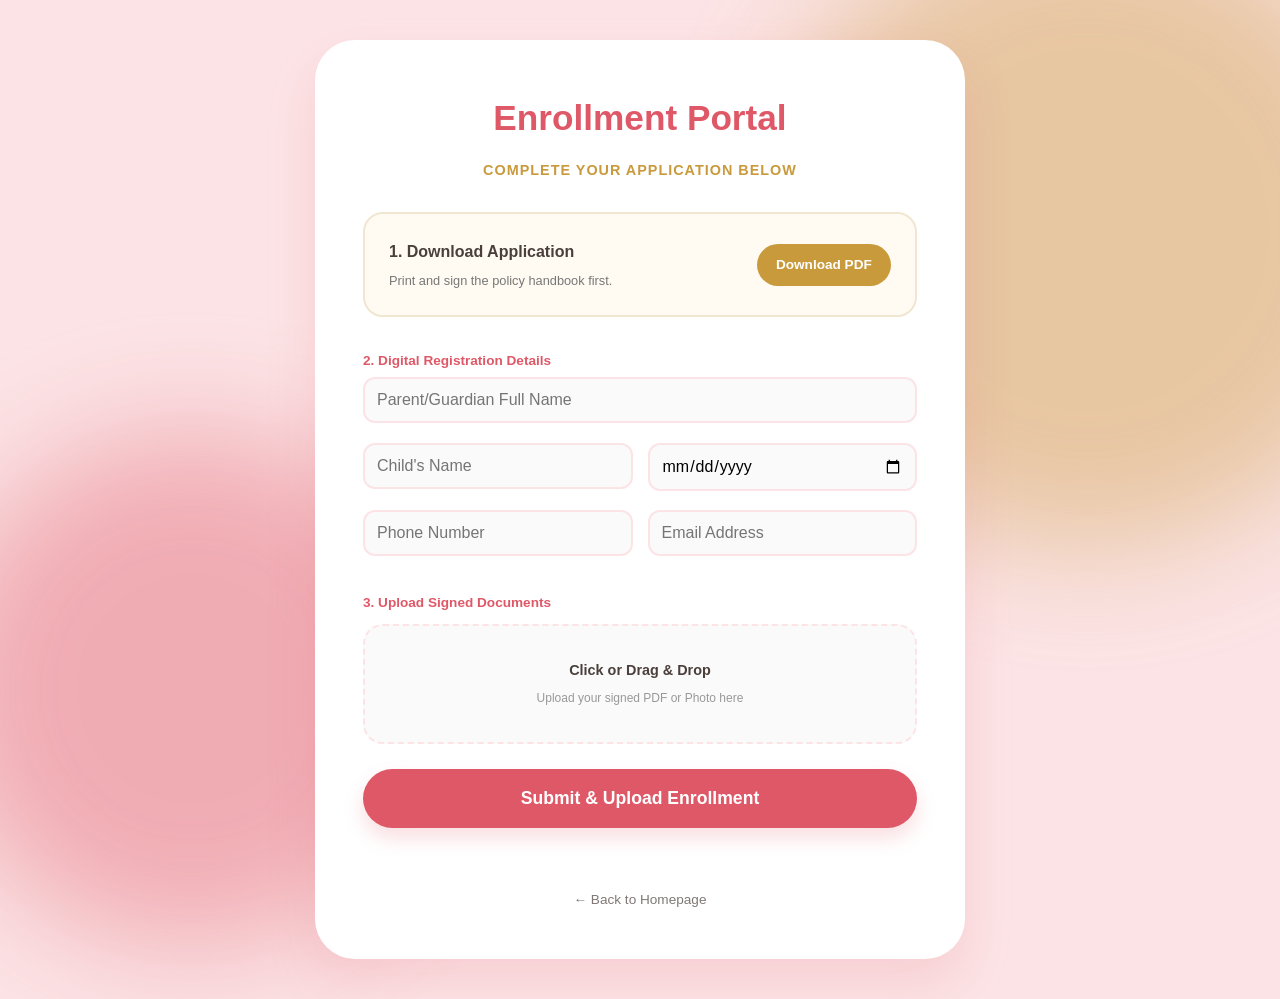
==== enrollment.html @ 9f56b8e1 "Add files via upload" ====
<!DOCTYPE html>
<html lang="en">
<head>
    <meta charset="UTF-8">
    <meta name="viewport" content="width=device-width, initial-scale=1.0">
    <title>Enroll Your Child | Kinderclick</title>
    <style>
        :root {
            --primary-pink: #fce4e6;
            --accent-red: #df5867;
            --brand-gold: #c99a3c;
            --deep-brown: #4a3f3b;
            --white: #ffffff;
            --glass: rgba(255, 255, 255, 0.85);
        }

        * {
            box-sizing: border-box;
            margin: 0;
            padding: 0;
            font-family: 'Segoe UI', Tahoma, Geneva, Verdana, sans-serif;
        }

        body {
            background-color: var(--primary-pink);
            color: var(--deep-brown);
            line-height: 1.7;
            display: flex;
            justify-content: center;
            align-items: center;
            min-height: 100vh;
            padding: 40px 20px;
        }

        /* --- DECORATIVE BACKGROUND --- */
        .bg-ornament {
            position: fixed;
            z-index: -1;
            opacity: 0.4;
            filter: blur(60px);
        }
        .ornament-1 { width: 50vw; height: 50vw; background: var(--brand-gold); top: -10%; right: -10%; border-radius: 50%; }
        .ornament-2 { width: 40vw; height: 40vw; background: var(--accent-red); bottom: -5%; left: -5%; border-radius: 50%; }

        .card {
            background: var(--white);
            padding: 3rem;
            border-radius: 40px;
            max-width: 650px;
            width: 100%;
            box-shadow: 0 25px 50px rgba(223, 88, 103, 0.15);
            position: relative;
            z-index: 1;
        }

        h1 { color: var(--accent-red); text-align: center; margin-bottom: 10px; font-size: 2.2rem; }
        .subtitle { text-align: center; color: var(--brand-gold); margin-bottom: 30px; font-weight: bold; font-size: 0.9rem; text-transform: uppercase; letter-spacing: 1px; }
        
        /* --- DOWNLOAD BOX --- */
        .download-box {
            background: #fffbf2;
            border: 2px solid #f0e6d2;
            padding: 1.5rem;
            border-radius: 20px;
            display: flex;
            align-items: center;
            justify-content: space-between;
            margin-bottom: 2rem;
        }
        .download-text h4 { color: var(--deep-brown); margin-bottom: 4px; }
        .download-text p { font-size: 0.8rem; color: #777; }

        .form-group { margin-bottom: 1.2rem; }
        label { display: block; margin-bottom: 5px; font-weight: bold; color: var(--accent-red); font-size: 0.85rem; }
        
        input {
            width: 100%;
            padding: 12px;
            border: 2px solid var(--primary-pink);
            border-radius: 12px;
            font-size: 1rem;
            background: #fafafa;
            transition: 0.3s;
        }

        input:focus {
            outline: none;
            border-color: var(--brand-gold);
            background: white;
        }

        /* --- STYLED UPLOAD AREA --- */
        .upload-container {
            position: relative;
            background: #fafafa;
            border: 2px dashed var(--primary-pink);
            padding: 2rem;
            border-radius: 20px;
            text-align: center;
            transition: 0.3s;
            cursor: pointer;
            margin-top: 10px;
        }
        .upload-container:hover {
            border-color: var(--accent-red);
            background: #fff5f6;
        }
        .upload-container i {
            display: block;
            font-size: 2rem;
            margin-bottom: 10px;
            color: var(--accent-red);
        }
        .upload-container p { font-size: 0.9rem; color: var(--deep-brown); }
        .upload-container span { font-size: 0.75rem; color: #999; }
        
        #fileInput {
            position: absolute;
            top: 0;
            left: 0;
            width: 100%;
            height: 100%;
            opacity: 0;
            cursor: pointer;
        }

        .btn {
            background: var(--accent-red);
            color: white;
            border: none;
            width: 100%;
            padding: 1.2rem;
            border-radius: 50px;
            font-size: 1.1rem;
            font-weight: bold;
            cursor: pointer;
            margin-top: 25px;
            transition: 0.3s;
            box-shadow: 0 10px 20px rgba(223, 88, 103, 0.2);
        }

        .btn-small {
            background: var(--brand-gold);
            padding: 0.6rem 1.2rem;
            font-size: 0.85rem;
            border-radius: 30px;
            text-decoration: none;
            color: white;
            font-weight: bold;
        }

        .btn:hover { background: var(--brand-gold); transform: translateY(-2px); }
        .btn:disabled { background: #ccc; cursor: not-allowed; }
        
        #status { margin-top: 20px; text-align: center; font-weight: bold; padding: 10px; border-radius: 12px; font-size: 0.9rem; }
        
        .back-link {
            display: block;
            text-align: center;
            margin-top: 20px;
            color: var(--deep-brown);
            text-decoration: none;
            font-size: 0.85rem;
            opacity: 0.7;
        }
    </style>
</head>
<body>

<div class="bg-ornament ornament-1"></div>
<div class="bg-ornament ornament-2"></div>

<div class="card">
    <h1>Enrollment Portal</h1>
    <p class="subtitle">Complete your application below</p>
    
    <div class="download-box">
        <div class="download-text">
            <h4>1. Download Application</h4>
            <p>Print and sign the policy handbook first.</p>
        </div>
        <a href="OCFS-LDSS-0792.pdf" class="btn-small">Download PDF</a>
    </div>

    <form id="enrollmentForm">
        <label>2. Digital Registration Details</label>
        <div class="form-group">
            <input type="text" id="parentName" placeholder="Parent/Guardian Full Name" required>
        </div>
        
        <div style="display: grid; grid-template-columns: 1fr 1fr; gap: 15px;">
            <div class="form-group">
                <input type="text" id="childName" placeholder="Child's Name" required>
            </div>
            <div class="form-group">
                <input type="date" id="childDob" required>
            </div>
        </div>

        <div style="display: grid; grid-template-columns: 1fr 1fr; gap: 15px;">
            <div class="form-group">
                <input type="tel" id="phone" placeholder="Phone Number" required>
            </div>
            <div class="form-group">
                <input type="email" id="email" placeholder="Email Address" required>
            </div>
        </div>

        <label style="margin-top: 1rem;">3. Upload Signed Documents</label>
        <div class="upload-container" id="dropZone">
            <div id="fileInfo">
                <p><strong>Click or Drag & Drop</strong></p>
                <span>Upload your signed PDF or Photo here</span>
            </div>
            <input type="file" id="fileInput" accept=".pdf,image/*" required>
        </div>
        
        <button type="submit" id="submitBtn" class="btn">Submit & Upload Enrollment</button>
    </form>
    
    <div id="status"></div>
    <a href="index.html" class="back-link">← Back to Homepage</a>
</div>

<script>
    const scriptURL = 'https://script.google.com/macros/s/AKfycbx3pAIXYkXNVANytpXfGrN6ALRuliQAyFrhnX6Y--jBqr1CVcocL7Z4B2r-tmSPe7hbHA/exec';
    
    // File input visual feedback
    const fileInput = document.getElementById('fileInput');
    const fileInfo = document.getElementById('fileInfo');

    fileInput.addEventListener('change', function() {
        if (this.files && this.files[0]) {
            fileInfo.innerHTML = `<p style="color:var(--accent-red)"><strong>Selected:</strong> ${this.files[0].name}</p><span>Ready to upload</span>`;
            document.getElementById('dropZone').style.borderColor = "var(--brand-gold)";
        }
    });

    document.getElementById('enrollmentForm').addEventListener('submit', function(e) {
        e.preventDefault();
        
        const submitBtn = document.getElementById('submitBtn');
        const status = document.getElementById('status');
        const file = fileInput.files[0];
        
        submitBtn.disabled = true;
        status.innerText = "Processing enrollment and uploading file...";
        status.style.color = "var(--brand-gold)";
        status.style.background = "#fff9e6";

        const reader = new FileReader();
        reader.onload = function() {
            const fileContent = reader.result;
            const formData = new URLSearchParams();
            
            formData.append('fileContent', fileContent);
            formData.append('filename', file.name);
            formData.append('parentName', document.getElementById('parentName').value);
            formData.append('childName', document.getElementById('childName').value);
            formData.append('childDob', document.getElementById('childDob').value);
            formData.append('phone', document.getElementById('phone').value);
            formData.append('email', document.getElementById('email').value);

            fetch(scriptURL, {
                method: 'POST',
                body: formData,
                mode: 'no-cors' 
            })
            .then(() => {
                status.innerText = "Thank you! Application submitted successfully.";
                status.style.color = "green";
                status.style.background = "#e6ffed";
                document.getElementById('enrollmentForm').reset();
                fileInfo.innerHTML = `<p><strong>Click or Drag & Drop</strong></p><span>Upload your signed PDF or Photo here</span>`;
                submitBtn.disabled = false;
            })
            .catch(err => {
                status.innerText = "Something went wrong. Please try again.";
                status.style.color = "red";
                status.style.background = "#ffe6e6";
                submitBtn.disabled = false;
            });
        };
        reader.readAsDataURL(file);
    });
</script>

</body>
</html>
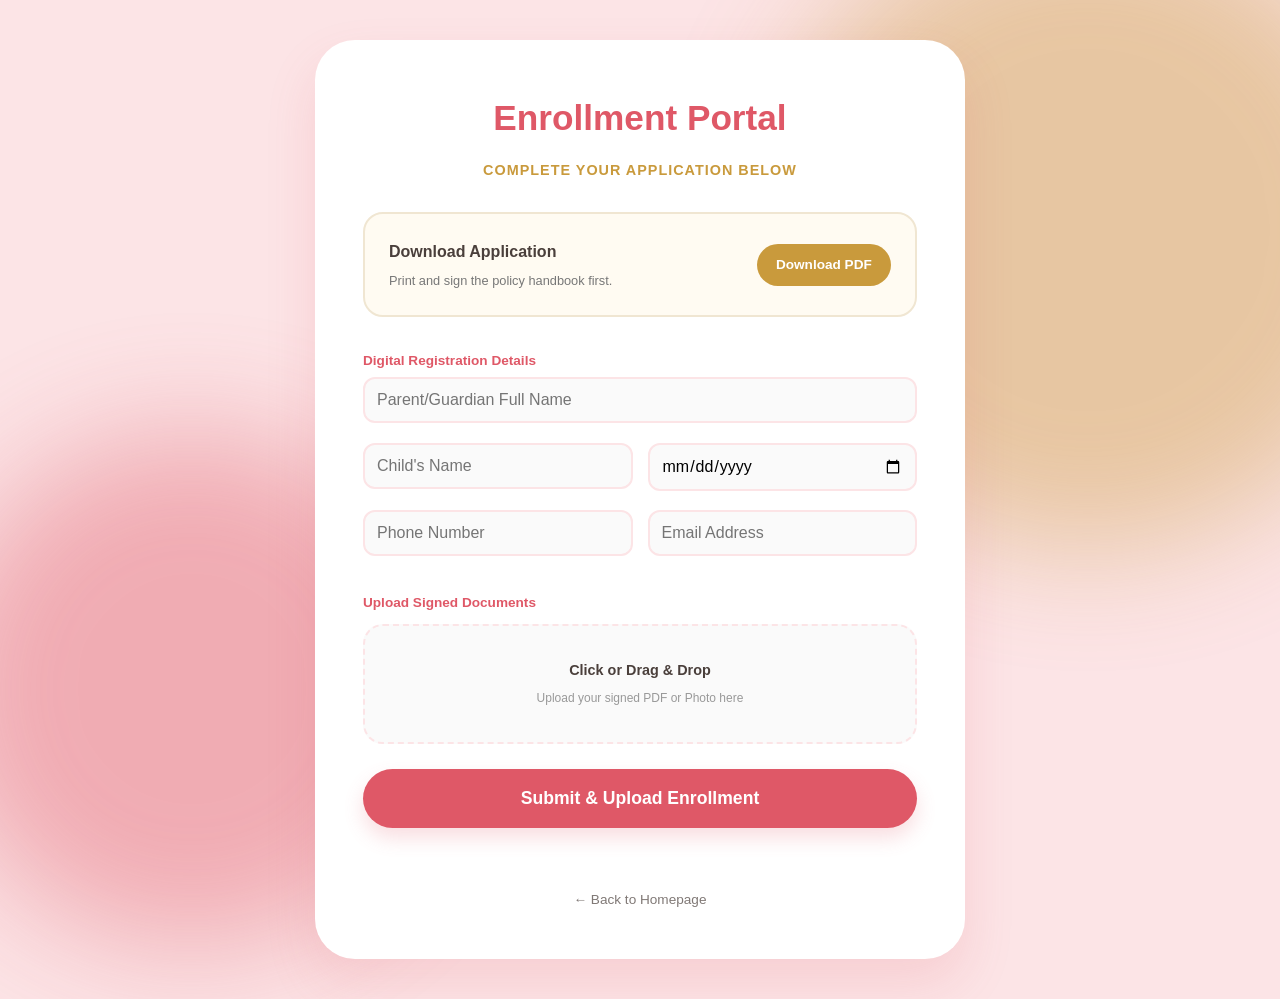
==== commit 9755cde0: "Update enrollment.html" ====
--- a/enrollment.html
+++ b/enrollment.html
@@ -176,14 +176,14 @@
     
     <div class="download-box">
         <div class="download-text">
-            <h4>1. Download Application</h4>
+            <h4>Download Application</h4>
             <p>Print and sign the policy handbook first.</p>
         </div>
-        <a href="OCFS-LDSS-0792.pdf" class="btn-small">Download PDF</a>
+        <a href="OCFS-LDSS-0792.pdf" download="Kinderclick_Application_Form.pdf" class="btn-small">Download PDF</a>
     </div>
 
     <form id="enrollmentForm">
-        <label>2. Digital Registration Details</label>
+        <label>Digital Registration Details</label>
         <div class="form-group">
             <input type="text" id="parentName" placeholder="Parent/Guardian Full Name" required>
         </div>
@@ -206,7 +206,7 @@
             </div>
         </div>
 
-        <label style="margin-top: 1rem;">3. Upload Signed Documents</label>
+        <label style="margin-top: 1rem;">Upload Signed Documents</label>
         <div class="upload-container" id="dropZone">
             <div id="fileInfo">
                 <p><strong>Click or Drag & Drop</strong></p>
@@ -286,4 +286,4 @@
 </script>
 
 </body>
-</html>+</html>
